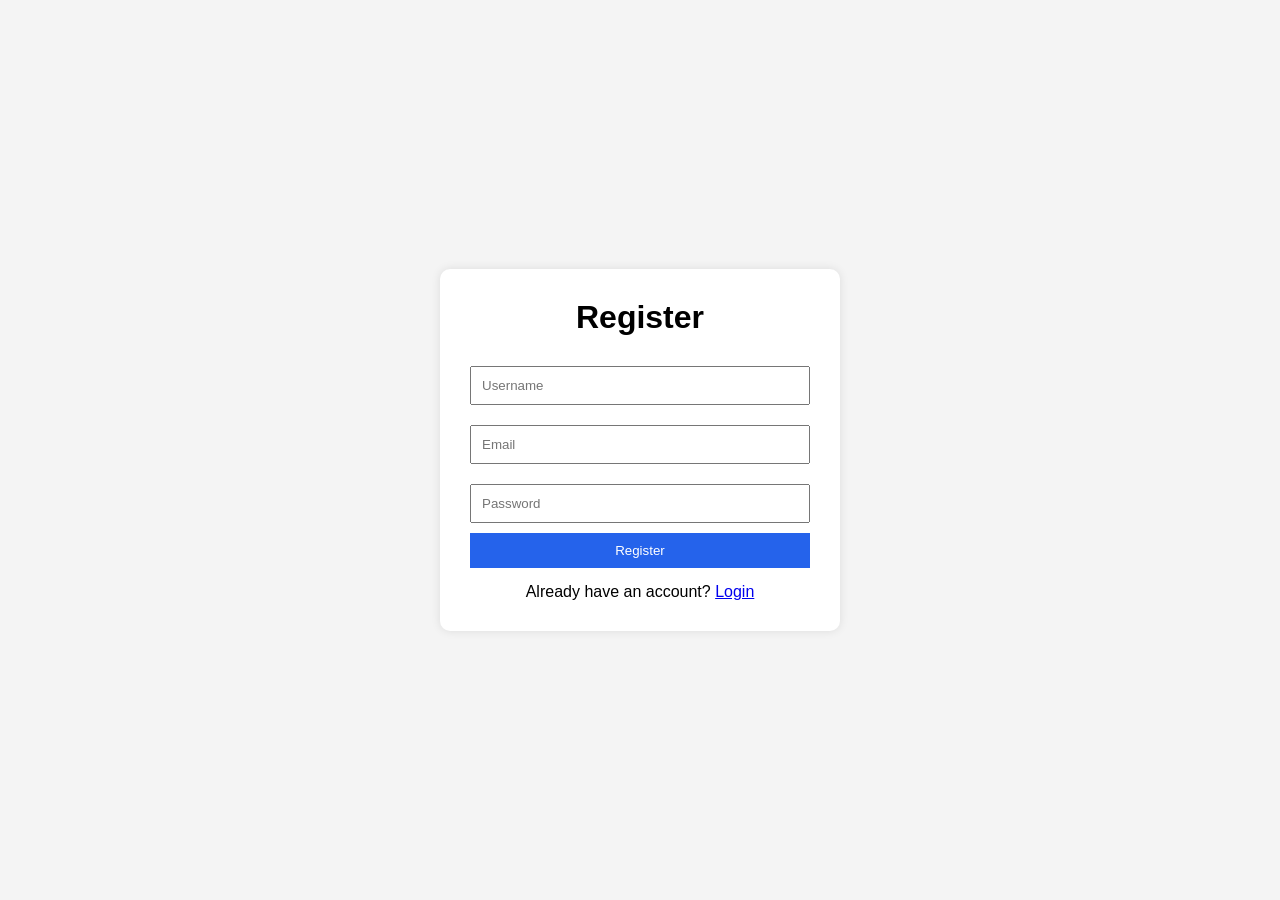
==== frontend/register.html @ 30a7ecf9 "my commits" ====
<!DOCTYPE html>
<html>

<head>
    <title>Register</title>
    <link rel="stylesheet" href="css/auth.css">
</head>

<body>

    <div class="container">

        <h1>Register</h1>

        <input
            type="text"
            id="username"
            placeholder="Username"
        >

        <input
            type="email"
            id="email"
            placeholder="Email"
        >

        <input
            type="password"
            id="password"
            placeholder="Password"
        >

        <button onclick="registerUser()">
            Register
        </button>

        <p>
            Already have an account?

            <a href="login.html">
                Login
            </a>
        </p>

    </div>

    <script src="js/config.js"></script>
    <script src="js/auth.js"></script>

</body>
</html>
---- frontend/css/auth.css ----
*{
    margin:0;
    padding:0;
    box-sizing:border-box;
    font-family:Arial,sans-serif;
}

body{
    background:#f4f4f4;
    height:100vh;
    display:flex;
    justify-content:center;
    align-items:center;
}

.container{
    background:white;
    padding:30px;
    width:400px;
    border-radius:10px;
    box-shadow:0 0 10px rgba(0,0,0,0.1);
}

h1{
    text-align:center;
    margin-bottom:20px;
}

input{
    width:100%;
    padding:10px;
    margin:10px 0;
}

button{
    width:100%;
    padding:10px;
    border:none;
    background:#2563eb;
    color:white;
    cursor:pointer;
}

button:hover{
    background:#1d4ed8;
}

p{
    margin-top:15px;
    text-align:center;
}
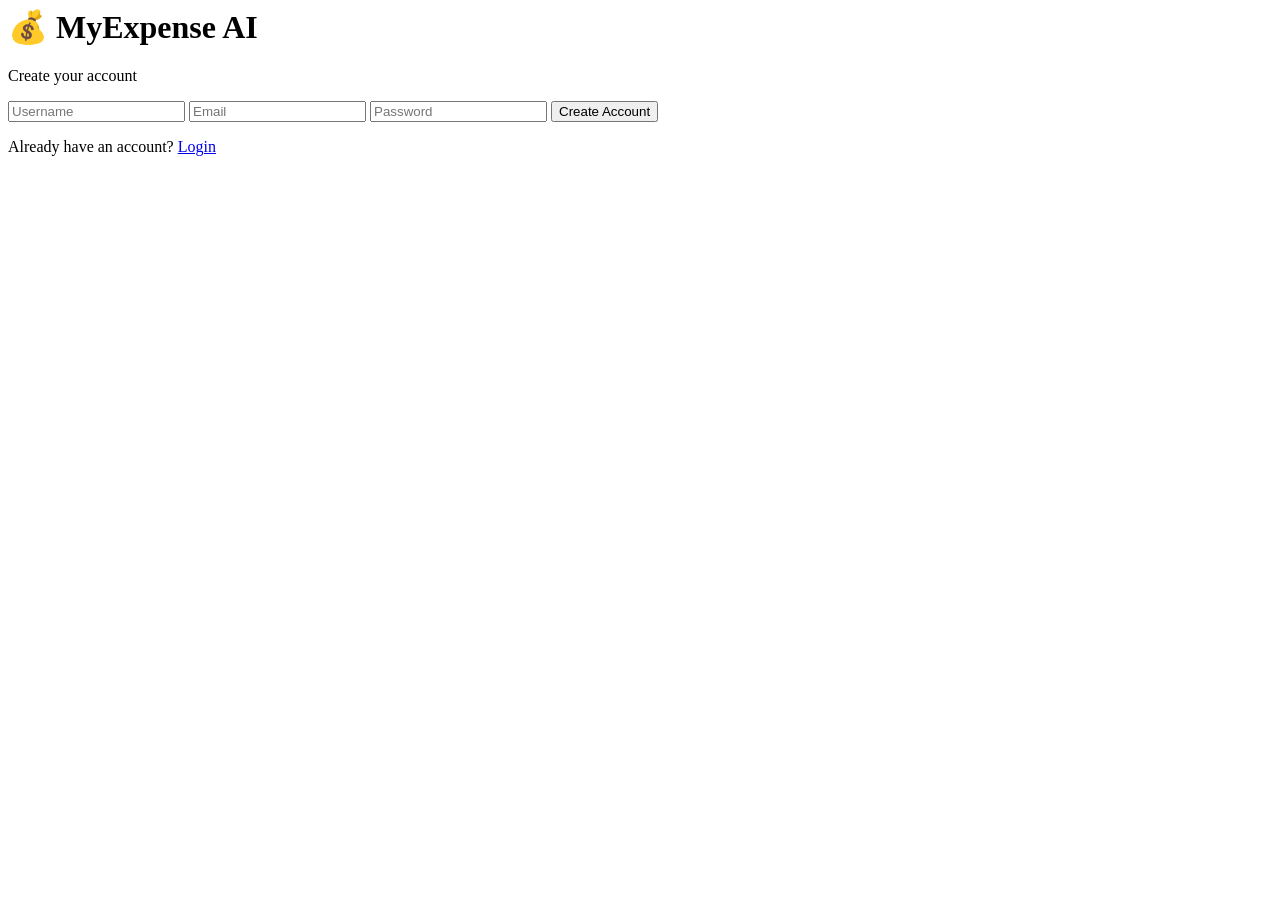
==== commit ac998736: "my commit" ====
--- a/frontend/register.html
+++ b/frontend/register.html
@@ -1,51 +1,48 @@
-<!DOCTYPE html>
-<html>
-
-<head>
-    <title>Register</title>
-    <link rel="stylesheet" href="css/auth.css">
-</head>
-
 <body>
 
-    <div class="container">
+<div class="background">
+    <div class="circle circle1"></div>
+    <div class="circle circle2"></div>
+</div>
 
-        <h1>Register</h1>
+<div class="auth-card">
 
-        <input
-            type="text"
-            id="username"
-            placeholder="Username"
-        >
+    <h1>💰 MyExpense AI</h1>
 
-        <input
-            type="email"
-            id="email"
-            placeholder="Email"
-        >
+    <p class="subtitle">
+        Create your account
+    </p>
 
-        <input
-            type="password"
-            id="password"
-            placeholder="Password"
-        >
+    <input
+        type="text"
+        id="username"
+        placeholder="Username"
+    >
 
-        <button onclick="registerUser()">
-            Register
-        </button>
+    <input
+        type="email"
+        id="email"
+        placeholder="Email"
+    >
 
-        <p>
-            Already have an account?
+    <input
+        type="password"
+        id="password"
+        placeholder="Password"
+    >
 
-            <a href="login.html">
-                Login
-            </a>
-        </p>
+    <button onclick="registerUser()">
+        Create Account
+    </button>
 
-    </div>
+    <p>
+        Already have an account?
+        <a href="login.html">Login</a>
+    </p>
 
-    <script src="js/config.js"></script>
-    <script src="js/auth.js"></script>
+</div>
 
-</body>
-</html>+<script src="js/config.js"></script>
+<script src="js/auth.js"></script>
+
+</body>
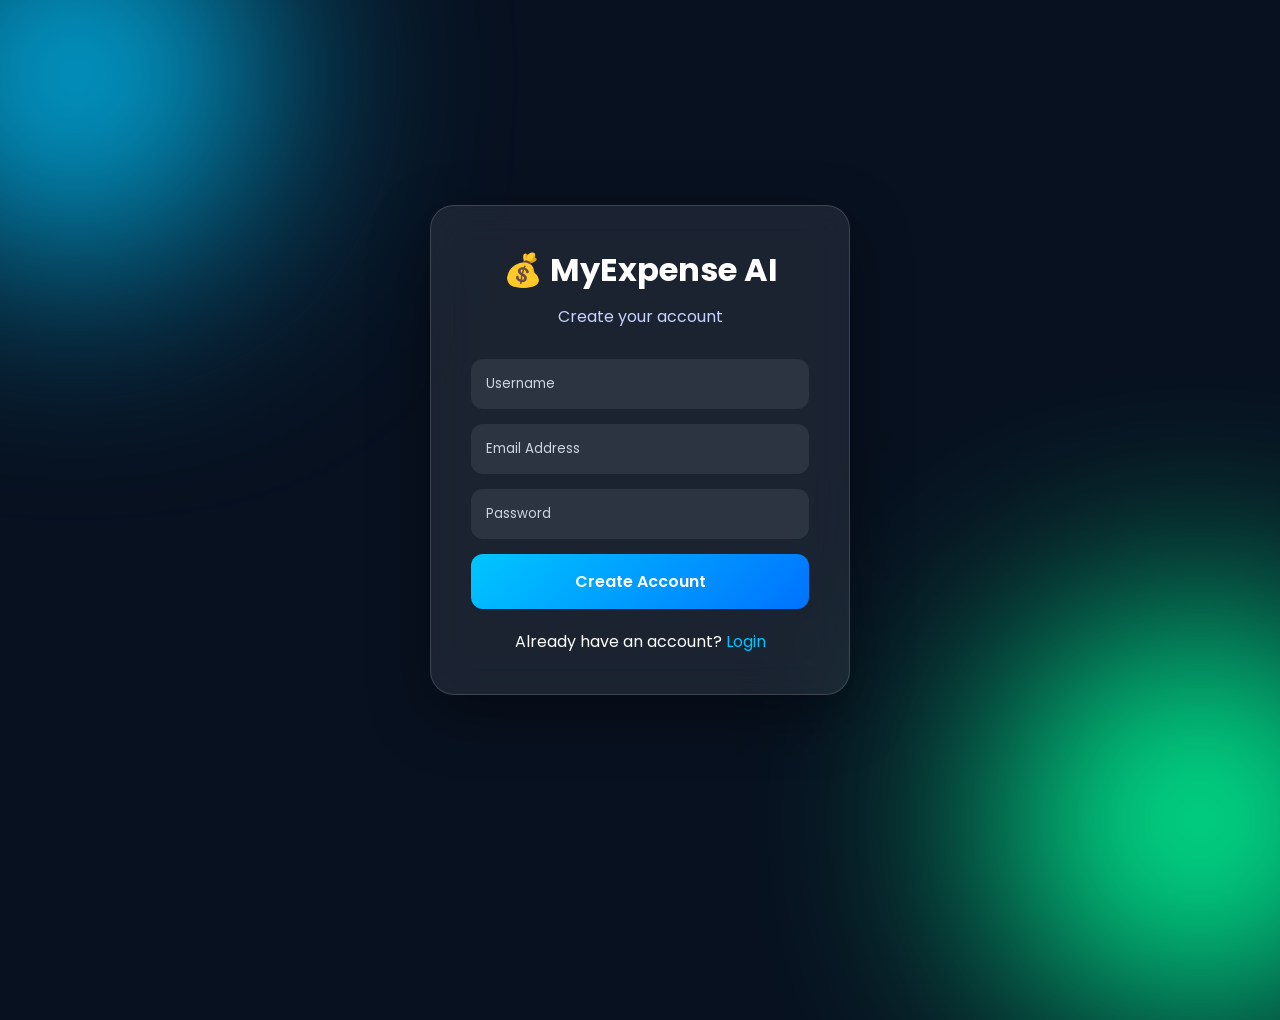
==== commit 3c8022fb: "my commits" ====
--- a/frontend/register.html
+++ b/frontend/register.html
@@ -1,48 +1,58 @@
+<!DOCTYPE html>
+<html lang="en">
+<head>
+    <meta charset="UTF-8">
+    <meta name="viewport" content="width=device-width, initial-scale=1.0">
+    <title>Register | MyExpense AI</title>
+
+    <link rel="stylesheet" href="css/auth.css">
+</head>
 <body>
 
-<div class="background">
-    <div class="circle circle1"></div>
-    <div class="circle circle2"></div>
-</div>
+    <div class="background">
+        <div class="circle circle1"></div>
+        <div class="circle circle2"></div>
+    </div>
 
-<div class="auth-card">
+    <div class="auth-card">
 
-    <h1>💰 MyExpense AI</h1>
+        <h1>💰 MyExpense AI</h1>
 
-    <p class="subtitle">
-        Create your account
-    </p>
+        <p class="subtitle">
+            Create your account
+        </p>
 
-    <input
-        type="text"
-        id="username"
-        placeholder="Username"
-    >
+        <input
+            type="text"
+            id="username"
+            placeholder="Username"
+        >
 
-    <input
-        type="email"
-        id="email"
-        placeholder="Email"
-    >
+        <input
+            type="email"
+            id="email"
+            placeholder="Email Address"
+        >
 
-    <input
-        type="password"
-        id="password"
-        placeholder="Password"
-    >
+        <input
+            type="password"
+            id="password"
+            placeholder="Password"
+        >
 
-    <button onclick="registerUser()">
-        Create Account
-    </button>
+        <button onclick="registerUser()">
+            Create Account
+        </button>
 
-    <p>
-        Already have an account?
-        <a href="login.html">Login</a>
-    </p>
+        <p class="switch-page">
+            Already have an account?
+            <a href="login.html">Login</a>
+        </p>
 
-</div>
+    </div>
 
-<script src="js/config.js"></script>
-<script src="js/auth.js"></script>
+    <script src="js/config.js"></script>
+    <script src="js/auth.js"></script>
 
-</body>+</body>
+</html>
--- a/frontend/css/auth.css
+++ b/frontend/css/auth.css
@@ -0,0 +1,135 @@
+@import url('https://fonts.googleapis.com/css2?family=Poppins:wght@300;400;500;600;700&display=swap');
+
+*{
+    margin:0;
+    padding:0;
+    box-sizing:border-box;
+    font-family:'Poppins',sans-serif;
+}
+
+body{
+    min-height:100vh;
+    display:flex;
+    justify-content:center;
+    align-items:center;
+    background:#081120;
+    overflow:hidden;
+}
+
+.background{
+    position:absolute;
+    width:100%;
+    height:100%;
+}
+
+.circle{
+    position:absolute;
+    border-radius:50%;
+    filter:blur(120px);
+}
+
+.circle1{
+    width:350px;
+    height:350px;
+    background:#00c6ff;
+    top:-100px;
+    left:-100px;
+    animation:float1 10s infinite alternate;
+}
+
+.circle2{
+    width:400px;
+    height:400px;
+    background:#00ff99;
+    bottom:-120px;
+    right:-120px;
+    animation:float2 10s infinite alternate;
+}
+
+@keyframes float1{
+    from{
+        transform:translateY(0);
+    }
+    to{
+        transform:translateY(80px);
+    }
+}
+
+@keyframes float2{
+    from{
+        transform:translateY(0);
+    }
+    to{
+        transform:translateY(-80px);
+    }
+}
+
+.auth-card{
+    width:420px;
+    padding:40px;
+    background:rgba(255,255,255,0.08);
+    backdrop-filter:blur(20px);
+    border:1px solid rgba(255,255,255,0.15);
+    border-radius:24px;
+    box-shadow:0 20px 60px rgba(0,0,0,0.4);
+    z-index:10;
+}
+
+.auth-card h1{
+    color:white;
+    text-align:center;
+    margin-bottom:10px;
+}
+
+.subtitle{
+    text-align:center;
+    color:#c7d2fe;
+    margin-bottom:30px;
+}
+
+.auth-card input{
+    width:100%;
+    padding:15px;
+    margin-bottom:15px;
+    border:none;
+    border-radius:12px;
+    background:rgba(255,255,255,0.08);
+    color:white;
+    outline:none;
+}
+
+.auth-card input::placeholder{
+    color:#cbd5e1;
+}
+
+.auth-card button{
+    width:100%;
+    padding:15px;
+    border:none;
+    border-radius:12px;
+    cursor:pointer;
+    font-size:16px;
+    font-weight:600;
+    color:white;
+    background:linear-gradient(
+        135deg,
+        #00c6ff,
+        #0072ff
+    );
+    transition:0.3s;
+}
+
+.auth-card button:hover{
+    transform:translateY(-2px);
+}
+
+.switch-page{
+    margin-top:20px;
+    text-align:center;
+    color:white;
+}
+
+.switch-page a{
+    color:#00c6ff;
+    text-decoration:none;
+}
